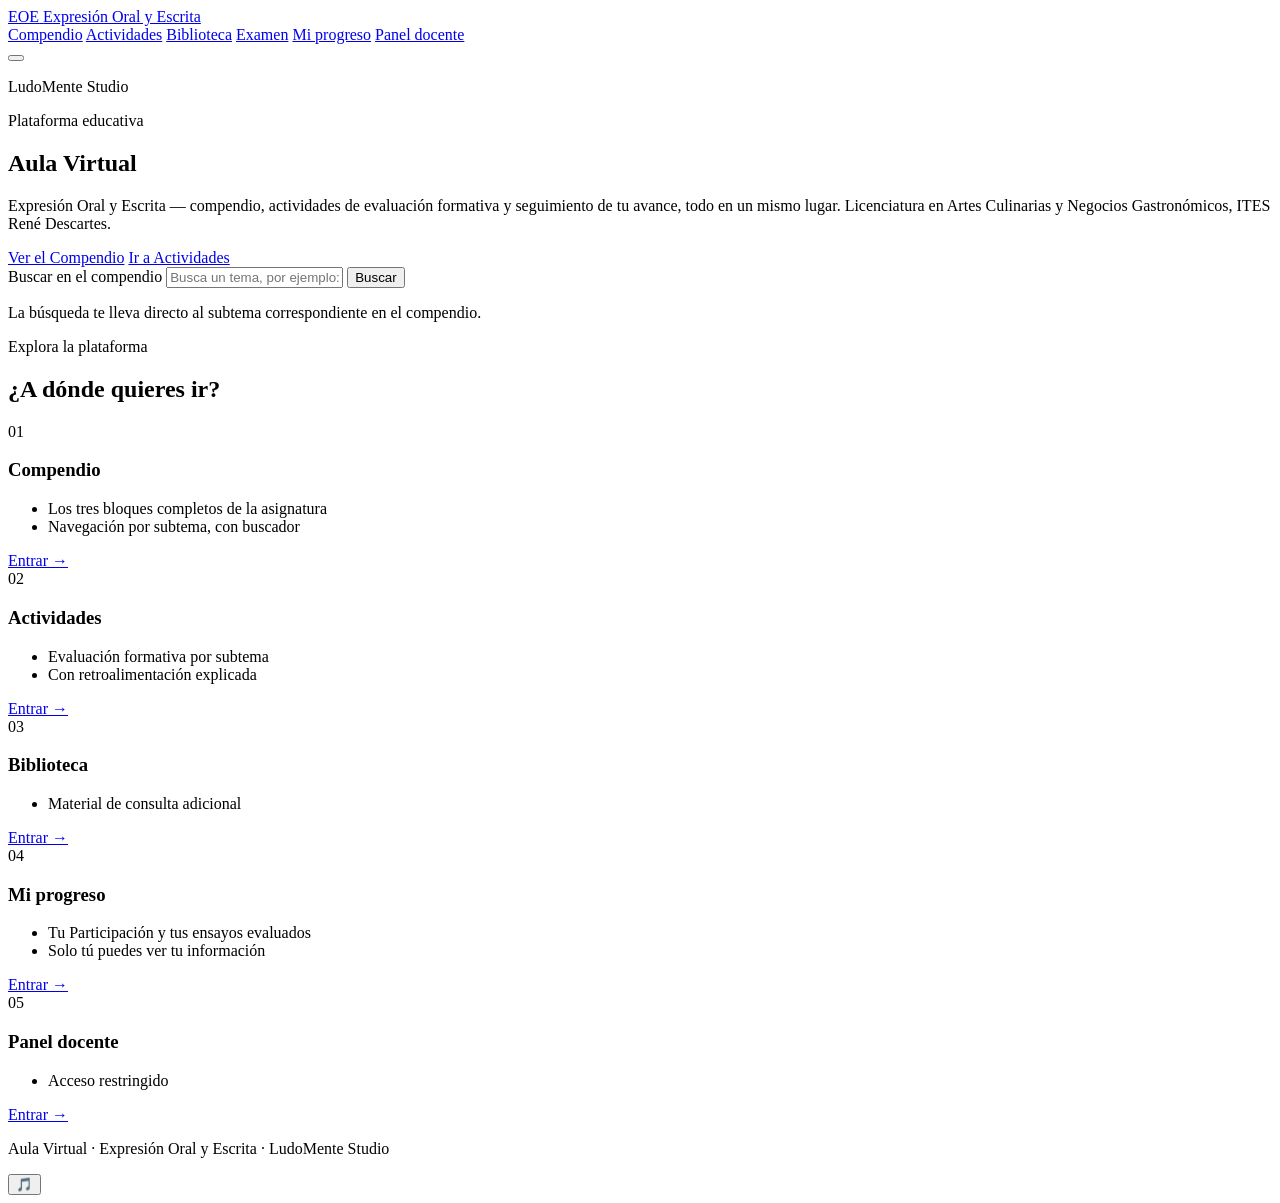
==== index.html @ 0424d4df "Create index.html" ====
<!DOCTYPE html>
<html lang="es">
<head>
<meta charset="UTF-8">
<meta name="viewport" content="width=device-width, initial-scale=1.0">
<title>Aula Virtual — Expresión Oral y Escrita | ITES René Descartes</title>
<!-- SEO -->
<meta name="description" content="Compendio digital completo de la asignatura Expresión Oral y Escrita: comunicación, redacción, oratoria y técnicas de expresión. Lic. en Artes Culinarias y Negocios Gastronómicos, ITES René Descartes.">
<meta name="author" content="Chef Jesús Rodríguez García">
<link rel="canonical" href="https://jesusrodriguezgarcia749-cloud.github.io/expresion-oral-escrita/">
<meta property="og:type" content="website">
<meta property="og:title" content="Aula Virtual — Expresión Oral y Escrita | ITES René Descartes">
<meta property="og:description" content="Compendio digital completo de la asignatura Expresión Oral y Escrita: comunicación, redacción, oratoria y técnicas de expresión. Lic. en Artes Culinarias y Negocios Gastronómicos, ITES René Descartes.">
<meta property="og:url" content="https://jesusrodriguezgarcia749-cloud.github.io/expresion-oral-escrita/">
<meta property="og:site_name" content="Aula Virtual — Expresión Oral y Escrita">
<meta property="og:locale" content="es_MX">
<meta name="twitter:card" content="summary">
<!-- /SEO -->
<link rel="preconnect" href="https://fonts.googleapis.com">
<link rel="preconnect" href="https://fonts.gstatic.com" crossorigin>
<link href="https://fonts.googleapis.com/css2?family=Fraunces:ital,opsz,wght@0,9..144,400;0,9..144,600;0,9..144,700;1,9..144,500&family=Public+Sans:wght@400;500;600;700&display=swap" rel="stylesheet">
<link rel="stylesheet" href="css/styles.css">
<link rel="stylesheet" href="css/index.css">
</head>
<body>

<header class="site-header">
  <div class="wrap header-inner">
    <a class="brand" href="index.html">
      <span class="brand-mark">EOE</span>
      <span class="brand-text">Expresión Oral y Escrita</span>
    </a>
    <nav class="main-nav" aria-label="Navegación principal">
      <a href="compendio.html">Compendio</a>
      <a href="actividades.html">Actividades</a>
      <a href="biblioteca.html">Biblioteca</a>
      <a href="examen.html">Examen</a>
      <a href="mi-progreso.html">Mi progreso</a>
      <a href="admin.html" class="nav-admin">Panel docente</a>
    </nav>
    <button class="nav-toggle" aria-label="Abrir menú" aria-expanded="false">
      <span></span><span></span><span></span>
    </button>
  </div>
</header>

<section class="hero">
  <div class="hero-texture"></div>
  <div class="wrap hero-inner">
    <p class="studio-seal">LudoMente Studio</p>
    <p class="eyebrow">Plataforma educativa</p>
    <h1>Aula Virtual</h1>
    <p class="hero-sub">Expresión Oral y Escrita — compendio, actividades de evaluación formativa y seguimiento de tu avance, todo en un mismo lugar. Licenciatura en Artes Culinarias y Negocios Gastronómicos, ITES René Descartes.</p>
    <div class="hero-actions">
      <a href="compendio.html" class="btn btn-primary">Ver el Compendio</a>
      <a href="actividades.html" class="btn btn-ghost">Ir a Actividades</a>
    </div>
  </div>
</section>

<section class="search-band">
  <div class="wrap">
    <form class="search-form" id="home-search-form">
      <label for="search-input" class="sr-only">Buscar en el compendio</label>
      <input id="search-input" type="text" placeholder="Busca un tema, por ejemplo: redacción, oratoria, comunicación…">
      <button type="submit">Buscar</button>
    </form>
    <p class="search-hint">La búsqueda te lleva directo al subtema correspondiente en el compendio.</p>
  </div>
</section>

<section class="blocks">
  <div class="wrap">
    <p class="section-eyebrow">Explora la plataforma</p>
    <h2>¿A dónde quieres ir?</h2>

    <div class="block-cards">
      <div class="index-card" style="--card-accent:#C98A2C">
        <div class="index-card-top">
          <span class="index-card-num">01</span>
          <span class="index-card-pin"></span>
        </div>
        <h3>Compendio</h3>
        <ul>
          <li>Los tres bloques completos de la asignatura</li>
          <li>Navegación por subtema, con buscador</li>
        </ul>
        <a href="compendio.html" class="card-link">Entrar →</a>
      </div>

      <div class="index-card" style="--card-accent:#A63D2F">
        <div class="index-card-top">
          <span class="index-card-num">02</span>
          <span class="index-card-pin"></span>
        </div>
        <h3>Actividades</h3>
        <ul>
          <li>Evaluación formativa por subtema</li>
          <li>Con retroalimentación explicada</li>
        </ul>
        <a href="actividades.html" class="card-link">Entrar →</a>
      </div>

      <div class="index-card" style="--card-accent:#6B7A5E">
        <div class="index-card-top">
          <span class="index-card-num">03</span>
          <span class="index-card-pin"></span>
        </div>
        <h3>Biblioteca</h3>
        <ul>
          <li>Material de consulta adicional</li>
        </ul>
        <a href="biblioteca.html" class="card-link">Entrar →</a>
      </div>

      <div class="index-card" style="--card-accent:#C98A2C">
        <div class="index-card-top">
          <span class="index-card-num">04</span>
          <span class="index-card-pin"></span>
        </div>
        <h3>Mi progreso</h3>
        <ul>
          <li>Tu Participación y tus ensayos evaluados</li>
          <li>Solo tú puedes ver tu información</li>
        </ul>
        <a href="mi-progreso.html" class="card-link">Entrar →</a>
      </div>

      <div class="index-card" style="--card-accent:#A63D2F">
        <div class="index-card-top">
          <span class="index-card-num">05</span>
          <span class="index-card-pin"></span>
        </div>
        <h3>Panel docente</h3>
        <ul>
          <li>Acceso restringido</li>
        </ul>
        <a href="admin.html" class="card-link">Entrar →</a>
      </div>
    </div>
  </div>
</section>

<footer class="site-footer">
  <div class="wrap">
    <p>Aula Virtual · Expresión Oral y Escrita · LudoMente Studio</p>
  </div>
</footer>

<!-- Música de fondo (opcional, apagada por defecto) -->
<audio id="bg-music" loop preload="none">
  <source src="https://commons.wikimedia.org/wiki/Special:FilePath/Gymnopedie_No._1..ogg" type="audio/ogg">
</audio>
<button id="bg-music-toggle" class="music-toggle" aria-label="Activar música de fondo" aria-pressed="false">🎵</button>

<script src="js/app.js"></script>
<script>
  // Conecta el buscador de la portada con el filtro que ya existe en
  // compendio.js — al buscar aquí, te manda a Compendio con el resultado
  // ya filtrado (compendio.js lee el parámetro ?buscar= de la URL).
  document.getElementById('home-search-form')?.addEventListener('submit', function (e) {
    e.preventDefault();
    const termino = document.getElementById('search-input').value.trim();
    window.location.href = 'compendio.html' + (termino ? '?buscar=' + encodeURIComponent(termino) : '');
  });
</script>
</body>
</html>
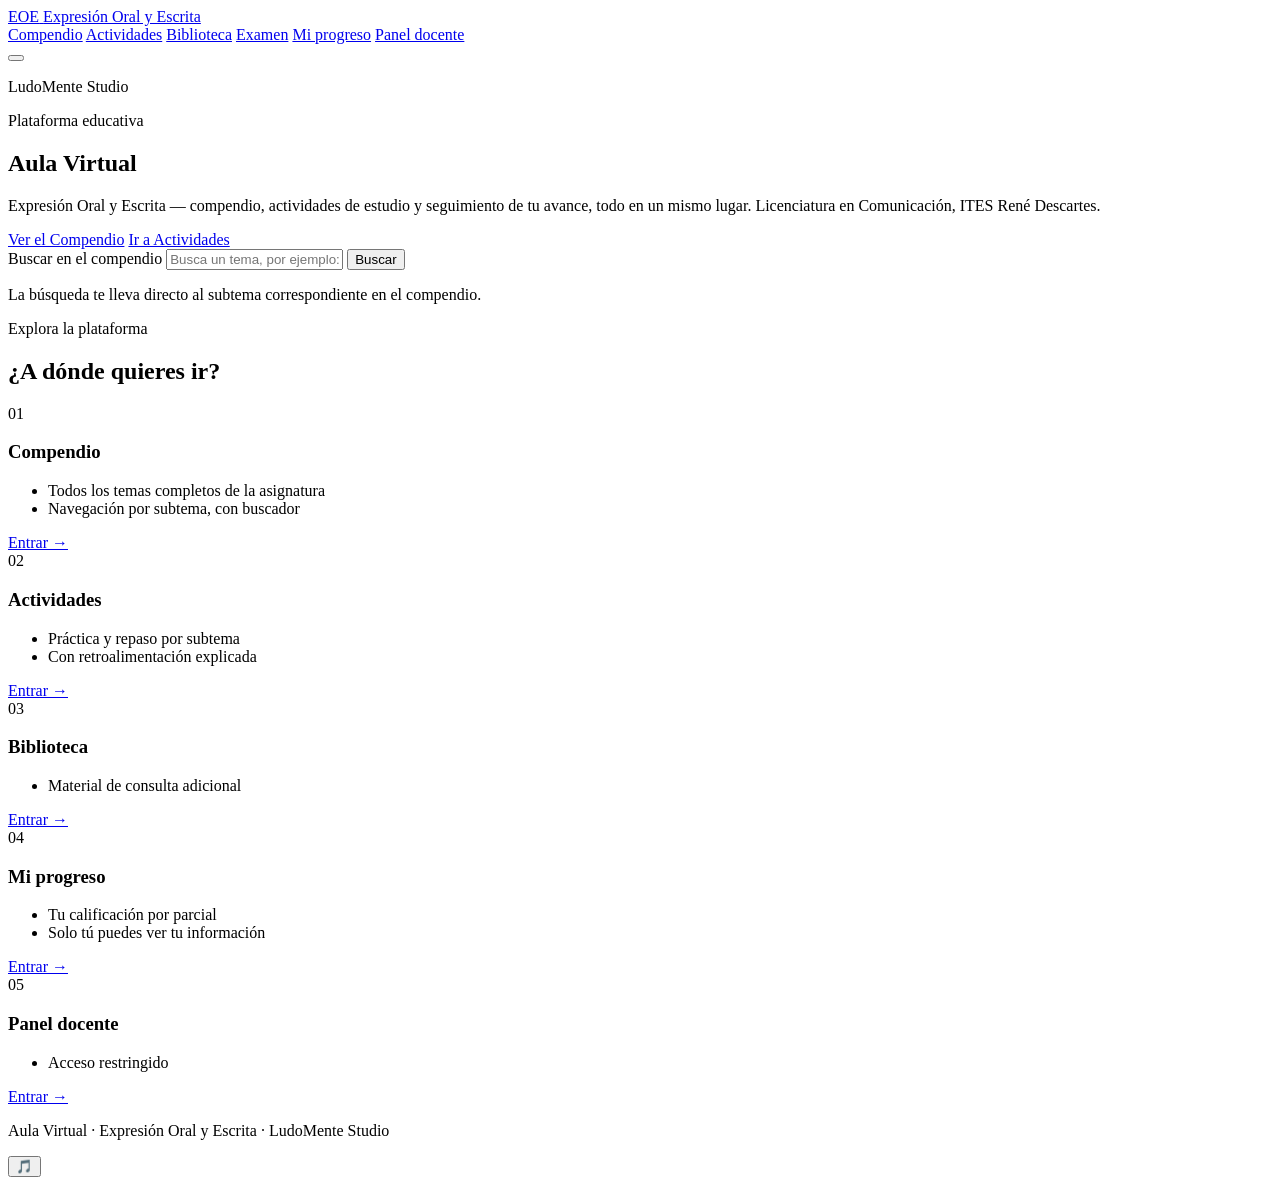
==== commit 9639cffd: "Create index.html" ====
--- a/index.html
+++ b/index.html
@@ -2,15 +2,16 @@
 <html lang="es">
 <head>
 <meta charset="UTF-8">
+  <meta name="google-site-verification" content="" />
 <meta name="viewport" content="width=device-width, initial-scale=1.0">
 <title>Aula Virtual — Expresión Oral y Escrita | ITES René Descartes</title>
 <!-- SEO -->
-<meta name="description" content="Compendio digital completo de la asignatura Expresión Oral y Escrita: comunicación, redacción, oratoria y técnicas de expresión. Lic. en Artes Culinarias y Negocios Gastronómicos, ITES René Descartes.">
-<meta name="author" content="Chef Jesús Rodríguez García">
+<meta name="description" content="Compendio digital completo de la asignatura Expresión Oral y Escrita: comunicación, ortografía, redacción y expresión oral. Licenciatura en Comunicación, ITES René Descartes.">
+<meta name="author" content="Jesús Rodríguez García">
 <link rel="canonical" href="https://jesusrodriguezgarcia749-cloud.github.io/expresion-oral-escrita/">
 <meta property="og:type" content="website">
 <meta property="og:title" content="Aula Virtual — Expresión Oral y Escrita | ITES René Descartes">
-<meta property="og:description" content="Compendio digital completo de la asignatura Expresión Oral y Escrita: comunicación, redacción, oratoria y técnicas de expresión. Lic. en Artes Culinarias y Negocios Gastronómicos, ITES René Descartes.">
+<meta property="og:description" content="Compendio digital completo de la asignatura Expresión Oral y Escrita: comunicación, ortografía, redacción y expresión oral. Licenciatura en Comunicación, ITES René Descartes.">
 <meta property="og:url" content="https://jesusrodriguezgarcia749-cloud.github.io/expresion-oral-escrita/">
 <meta property="og:site_name" content="Aula Virtual — Expresión Oral y Escrita">
 <meta property="og:locale" content="es_MX">
@@ -50,7 +51,7 @@
     <p class="studio-seal">LudoMente Studio</p>
     <p class="eyebrow">Plataforma educativa</p>
     <h1>Aula Virtual</h1>
-    <p class="hero-sub">Expresión Oral y Escrita — compendio, actividades de evaluación formativa y seguimiento de tu avance, todo en un mismo lugar. Licenciatura en Artes Culinarias y Negocios Gastronómicos, ITES René Descartes.</p>
+    <p class="hero-sub">Expresión Oral y Escrita — compendio, actividades de estudio y seguimiento de tu avance, todo en un mismo lugar. Licenciatura en Comunicación, ITES René Descartes.</p>
     <div class="hero-actions">
       <a href="compendio.html" class="btn btn-primary">Ver el Compendio</a>
       <a href="actividades.html" class="btn btn-ghost">Ir a Actividades</a>
@@ -62,7 +63,7 @@
   <div class="wrap">
     <form class="search-form" id="home-search-form">
       <label for="search-input" class="sr-only">Buscar en el compendio</label>
-      <input id="search-input" type="text" placeholder="Busca un tema, por ejemplo: redacción, oratoria, comunicación…">
+      <input id="search-input" type="text" placeholder="Busca un tema, por ejemplo: comunicación, ortografía, oratoria…">
       <button type="submit">Buscar</button>
     </form>
     <p class="search-hint">La búsqueda te lleva directo al subtema correspondiente en el compendio.</p>
@@ -82,7 +83,7 @@
         </div>
         <h3>Compendio</h3>
         <ul>
-          <li>Los tres bloques completos de la asignatura</li>
+          <li>Todos los temas completos de la asignatura</li>
           <li>Navegación por subtema, con buscador</li>
         </ul>
         <a href="compendio.html" class="card-link">Entrar →</a>
@@ -95,7 +96,7 @@
         </div>
         <h3>Actividades</h3>
         <ul>
-          <li>Evaluación formativa por subtema</li>
+          <li>Práctica y repaso por subtema</li>
           <li>Con retroalimentación explicada</li>
         </ul>
         <a href="actividades.html" class="card-link">Entrar →</a>
@@ -120,7 +121,7 @@
         </div>
         <h3>Mi progreso</h3>
         <ul>
-          <li>Tu Participación y tus ensayos evaluados</li>
+          <li>Tu calificación por parcial</li>
           <li>Solo tú puedes ver tu información</li>
         </ul>
         <a href="mi-progreso.html" class="card-link">Entrar →</a>
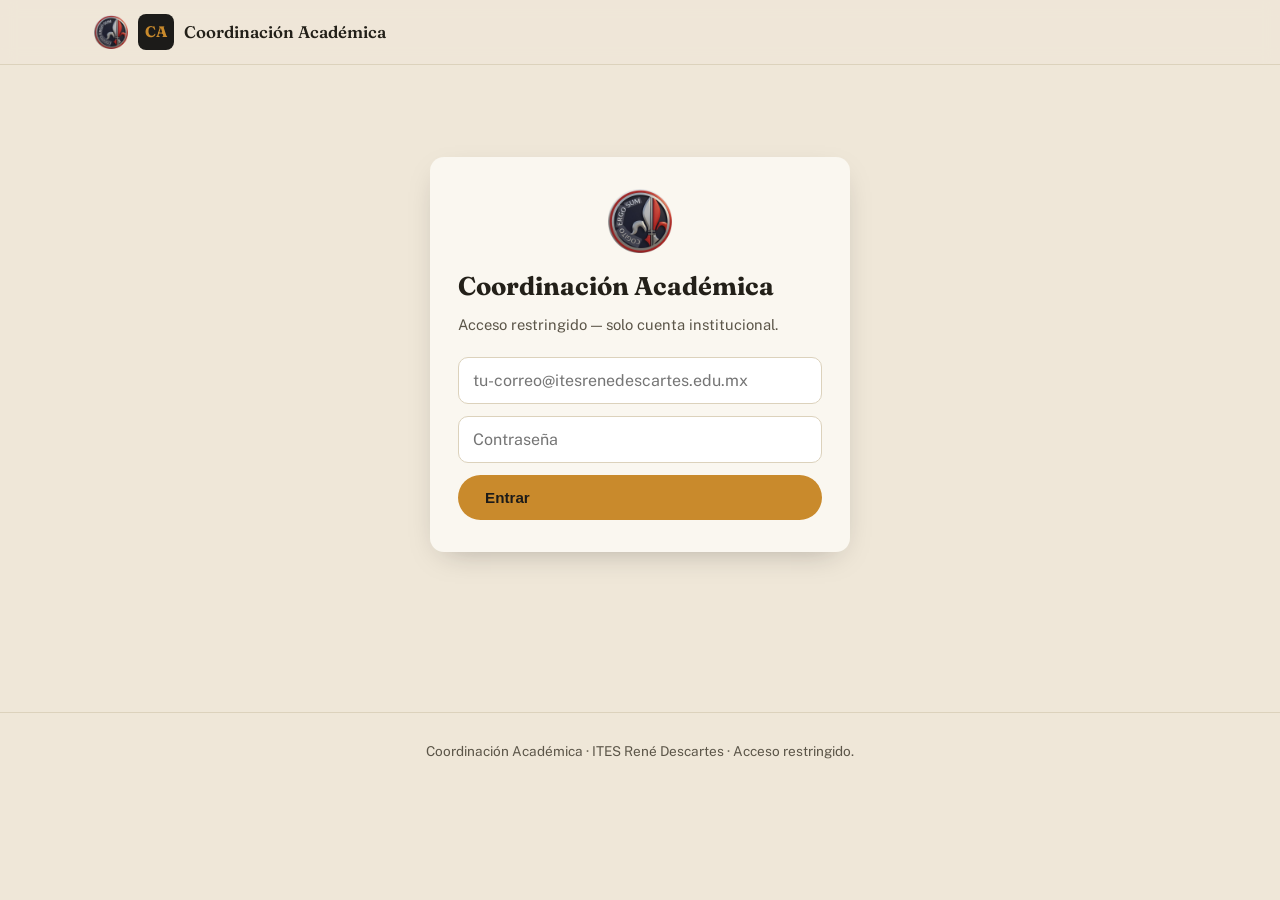
==== commit 112ccde0: "Update index.html" ====
--- a/index.html
+++ b/index.html
@@ -2,168 +2,122 @@
 <html lang="es">
 <head>
 <meta charset="UTF-8">
-  <meta name="google-site-verification" content="" />
 <meta name="viewport" content="width=device-width, initial-scale=1.0">
-<title>Aula Virtual — Expresión Oral y Escrita | ITES René Descartes</title>
-<!-- SEO -->
-<meta name="description" content="Compendio digital completo de la asignatura Expresión Oral y Escrita: comunicación, ortografía, redacción y expresión oral. Licenciatura en Comunicación, ITES René Descartes.">
-<meta name="author" content="Jesús Rodríguez García">
-<link rel="canonical" href="https://jesusrodriguezgarcia749-cloud.github.io/expresion-oral-escrita/">
-<meta property="og:type" content="website">
-<meta property="og:title" content="Aula Virtual — Expresión Oral y Escrita | ITES René Descartes">
-<meta property="og:description" content="Compendio digital completo de la asignatura Expresión Oral y Escrita: comunicación, ortografía, redacción y expresión oral. Licenciatura en Comunicación, ITES René Descartes.">
-<meta property="og:url" content="https://jesusrodriguezgarcia749-cloud.github.io/expresion-oral-escrita/">
-<meta property="og:site_name" content="Aula Virtual — Expresión Oral y Escrita">
-<meta property="og:locale" content="es_MX">
-<meta name="twitter:card" content="summary">
-<!-- /SEO -->
+<title>Coordinación Académica — ITES René Descartes</title>
 <link rel="preconnect" href="https://fonts.googleapis.com">
 <link rel="preconnect" href="https://fonts.gstatic.com" crossorigin>
 <link href="https://fonts.googleapis.com/css2?family=Fraunces:ital,opsz,wght@0,9..144,400;0,9..144,600;0,9..144,700;1,9..144,500&family=Public+Sans:wght@400;500;600;700&display=swap" rel="stylesheet">
 <link rel="stylesheet" href="css/styles.css">
-<link rel="stylesheet" href="css/index.css">
+<link rel="stylesheet" href="css/admin.css">
+<link rel="stylesheet" href="css/progreso.css">
+<style>
+  /* Mismo diseño de campo grande y redondeado que usan los formularios de
+     las plataformas de cada materia — se aplica a los tres desplegables
+     para que se vean iguales entre sí. */
+  .select-grande{
+    width:100%;
+    padding:15px 18px;
+    margin-bottom:20px;
+    border-radius:14px;
+    border:1.5px solid var(--line, #E0D9CB);
+    background:#fff;
+    color:var(--ink, #231F1A);
+    font-family:var(--font-body, 'Public Sans', sans-serif);
+    font-size:1.05rem;
+    box-shadow:0 1px 3px rgba(0,0,0,0.05);
+  }
+</style>
 </head>
 <body>
 
 <header class="site-header">
   <div class="wrap header-inner">
-    <a class="brand" href="index.html">
-      <span class="brand-mark">EOE</span>
-      <span class="brand-text">Expresión Oral y Escrita</span>
+    <a class="brand" href="index.html" style="display:flex; align-items:center; gap:10px;">
+      <img src="assets/escudo.png" alt="Escudo ITES René Descartes" style="width:34px; height:34px; object-fit:contain; flex-shrink:0;" onerror="this.style.display='none'">
+      <span class="brand-mark">CA</span>
+      <span class="brand-text">Coordinación Académica</span>
     </a>
-    <nav class="main-nav" aria-label="Navegación principal">
-      <a href="compendio.html">Compendio</a>
-      <a href="actividades.html">Actividades</a>
-      <a href="biblioteca.html">Biblioteca</a>
-      <a href="examen.html">Examen</a>
-      <a href="mi-progreso.html">Mi progreso</a>
-      <a href="admin.html" class="nav-admin">Panel docente</a>
-    </nav>
-    <button class="nav-toggle" aria-label="Abrir menú" aria-expanded="false">
-      <span></span><span></span><span></span>
-    </button>
   </div>
 </header>
 
-<section class="hero">
-  <div class="hero-texture"></div>
-  <div class="wrap hero-inner">
-    <p class="studio-seal">LudoMente Studio</p>
-    <p class="eyebrow">Plataforma educativa</p>
-    <h1>Aula Virtual</h1>
-    <p class="hero-sub">Expresión Oral y Escrita — compendio, actividades de estudio y seguimiento de tu avance, todo en un mismo lugar. Licenciatura en Comunicación, ITES René Descartes.</p>
-    <div class="hero-actions">
-      <a href="compendio.html" class="btn btn-primary">Ver el Compendio</a>
-      <a href="actividades.html" class="btn btn-ghost">Ir a Actividades</a>
-    </div>
+<section id="login-screen" class="admin-wrap">
+  <div class="login-card">
+    <img src="assets/escudo.png" alt="Escudo ITES René Descartes" style="width:64px; height:64px; object-fit:contain; display:block; margin:0 auto 14px;" onerror="this.style.display='none'">
+    <h1>Coordinación Académica</h1>
+    <p class="login-sub">Acceso restringido — solo cuenta institucional.</p>
+    <form id="login-form">
+      <label for="login-email" class="sr-only">Correo</label>
+      <input id="login-email" type="email" placeholder="tu-correo@itesrenedescartes.edu.mx" required autocomplete="email">
+      <label for="login-pass" class="sr-only">Contraseña</label>
+      <input id="login-pass" type="password" placeholder="Contraseña" required autocomplete="current-password">
+      <button type="submit" class="btn btn-primary">Entrar</button>
+      <p id="login-error" class="login-error" hidden></p>
+    </form>
   </div>
 </section>
 
-<section class="search-band">
-  <div class="wrap">
-    <form class="search-form" id="home-search-form">
-      <label for="search-input" class="sr-only">Buscar en el compendio</label>
-      <input id="search-input" type="text" placeholder="Busca un tema, por ejemplo: comunicación, ortografía, oratoria…">
-      <button type="submit">Buscar</button>
-    </form>
-    <p class="search-hint">La búsqueda te lleva directo al subtema correspondiente en el compendio.</p>
+<section id="app-screen" class="admin-wrap" hidden>
+
+  <div class="admin-topbar">
+    <span style="font-family:'Fraunces',serif; font-weight:600; font-size:1.1rem;">Coordinación Académica</span>
+    <button id="btn-logout" class="btn-logout">Salir</button>
   </div>
-</section>
 
-<section class="blocks">
-  <div class="wrap">
-    <p class="section-eyebrow">Explora la plataforma</p>
-    <h2>¿A dónde quieres ir?</h2>
+  <div class="bloques-activos-card">
+    <h3 class="section-title" style="margin-top:0;">Selecciona</h3>
 
-    <div class="block-cards">
-      <div class="index-card" style="--card-accent:#C98A2C">
-        <div class="index-card-top">
-          <span class="index-card-num">01</span>
-          <span class="index-card-pin"></span>
-        </div>
-        <h3>Compendio</h3>
-        <ul>
-          <li>Todos los temas completos de la asignatura</li>
-          <li>Navegación por subtema, con buscador</li>
-        </ul>
-        <a href="compendio.html" class="card-link">Entrar →</a>
+    <label for="carrera-select" class="field-label">Carrera</label>
+    <select id="carrera-select" class="select-grande"></select>
+
+    <label for="materia-select" class="field-label">Materia</label>
+    <select id="materia-select" class="select-grande"></select>
+
+    <label for="alumno-select" class="field-label">Alumno</label>
+    <select id="alumno-select" class="select-grande"><option value="">Selecciona…</option></select>
+
+    <!-- El grupo ya no se elige a mano: como cada materia tiene un solo
+         grupo, app.js lo selecciona automáticamente y carga sus alumnos. -->
+    <select id="grupo-select" hidden></select>
+    <p id="alumno-empty" class="empty-state" hidden>Elige un grupo primero.</p>
+  </div>
+
+  <div id="alumno-panel" hidden>
+
+    <div class="bloques-activos-card">
+      <h3 class="section-title" style="margin-top:0;">Descargas para revisión</h3>
+      <p class="field-hint">Elige qué quieres descargar de este alumno. El examen y la asistencia se descargan por bloque.</p>
+
+      <label for="descarga-bloque" class="field-label">Bloque (para examen y asistencia)</label>
+      <select id="descarga-bloque">
+        <option value="1">Bloque 1</option>
+        <option value="2">Bloque 2</option>
+        <option value="3">Bloque 3</option>
+      </select>
+
+      <div class="reporte-botones" style="flex-wrap:wrap;">
+        <button id="btn-descargar-examen" class="btn btn-ghost-dark">Examen resuelto (PDF)</button>
+        <button id="btn-descargar-asistencia" class="btn btn-ghost-dark">Asistencia (PDF)</button>
+        <button id="btn-descargar-participacion" class="btn btn-ghost-dark">Participación (PDF)</button>
+        <button id="btn-descargar-practicas" class="btn btn-ghost-dark">Prácticas de cocina (PDF)</button>
       </div>
+      <div class="reporte-botones" style="margin-top:10px;">
+        <button id="btn-descargar-concentrado" class="btn btn-primary">Descargar concentrado (PDF)</button>
+      </div>
+      <p id="descarga-msg" class="save-msg" hidden></p>
+    </div>
 
-      <div class="index-card" style="--card-accent:#A63D2F">
-        <div class="index-card-top">
-          <span class="index-card-num">02</span>
-          <span class="index-card-pin"></span>
-        </div>
-        <h3>Actividades</h3>
-        <ul>
-          <li>Práctica y repaso por subtema</li>
-          <li>Con retroalimentación explicada</li>
-        </ul>
-        <a href="actividades.html" class="card-link">Entrar →</a>
-      </div>
+    <h3 class="section-title">Resumen del alumno</h3>
+    <div id="alumno-resumen"></div>
+  </div>
 
-      <div class="index-card" style="--card-accent:#6B7A5E">
-        <div class="index-card-top">
-          <span class="index-card-num">03</span>
-          <span class="index-card-pin"></span>
-        </div>
-        <h3>Biblioteca</h3>
-        <ul>
-          <li>Material de consulta adicional</li>
-        </ul>
-        <a href="biblioteca.html" class="card-link">Entrar →</a>
-      </div>
-
-      <div class="index-card" style="--card-accent:#C98A2C">
-        <div class="index-card-top">
-          <span class="index-card-num">04</span>
-          <span class="index-card-pin"></span>
-        </div>
-        <h3>Mi progreso</h3>
-        <ul>
-          <li>Tu calificación por parcial</li>
-          <li>Solo tú puedes ver tu información</li>
-        </ul>
-        <a href="mi-progreso.html" class="card-link">Entrar →</a>
-      </div>
-
-      <div class="index-card" style="--card-accent:#A63D2F">
-        <div class="index-card-top">
-          <span class="index-card-num">05</span>
-          <span class="index-card-pin"></span>
-        </div>
-        <h3>Panel docente</h3>
-        <ul>
-          <li>Acceso restringido</li>
-        </ul>
-        <a href="admin.html" class="card-link">Entrar →</a>
-      </div>
-    </div>
-  </div>
 </section>
 
 <footer class="site-footer">
   <div class="wrap">
-    <p>Aula Virtual · Expresión Oral y Escrita · LudoMente Studio</p>
+    <p>Coordinación Académica · ITES René Descartes · Acceso restringido.</p>
   </div>
 </footer>
 
-<!-- Música de fondo (opcional, apagada por defecto) -->
-<audio id="bg-music" loop preload="none">
-  <source src="https://commons.wikimedia.org/wiki/Special:FilePath/Gymnopedie_No._1..ogg" type="audio/ogg">
-</audio>
-<button id="bg-music-toggle" class="music-toggle" aria-label="Activar música de fondo" aria-pressed="false">🎵</button>
-
-<script src="js/app.js"></script>
-<script>
-  // Conecta el buscador de la portada con el filtro que ya existe en
-  // compendio.js — al buscar aquí, te manda a Compendio con el resultado
-  // ya filtrado (compendio.js lee el parámetro ?buscar= de la URL).
-  document.getElementById('home-search-form')?.addEventListener('submit', function (e) {
-    e.preventDefault();
-    const termino = document.getElementById('search-input').value.trim();
-    window.location.href = 'compendio.html' + (termino ? '?buscar=' + encodeURIComponent(termino) : '');
-  });
-</script>
+<script type="module" src="js/app.js"></script>
 </body>
 </html>
--- a/css/styles.css
+++ b/css/styles.css
@@ -0,0 +1,244 @@
+/* ===========================================================
+   EXPRESION ORAL Y ESCRITA — sistema de diseño
+   Paleta: carbón / pergamino / azafrán / pimentón / salvia
+   =========================================================== */
+
+:root{
+  --charcoal:#1C1B19;
+  --charcoal-soft:#2A2825;
+  --parchment:#EFE7D8;
+  --cream:#FAF7F0;
+  --saffron:#C98A2C;
+  --saffron-dark:#A66F1E;
+  --paprika:#A63D2F;
+  --sage:#6B7A5E;
+  --ink:#232019;
+  --ink-soft:#5B5548;
+  --line:#DCD2BC;
+
+  --font-display:'Fraunces', Georgia, serif;
+  --font-body:'Public Sans', -apple-system, sans-serif;
+
+  --radius:14px;
+  --shadow-card:0 10px 30px -14px rgba(28,27,25,0.35);
+}
+
+*{box-sizing:border-box;}
+html{scroll-behavior:smooth;}
+body{
+  margin:0;
+  background:var(--parchment);
+  color:var(--ink);
+  font-family:var(--font-body);
+  line-height:1.55;
+  -webkit-font-smoothing:antialiased;
+}
+h1,h2,h3{font-family:var(--font-display); color:var(--ink); margin:0 0 .4em;}
+p{margin:0 0 1em;}
+a{color:inherit;}
+img{max-width:100%; display:block;}
+.wrap{max-width:1140px; margin:0 auto; padding:0 24px;}
+.sr-only{position:absolute; width:1px; height:1px; overflow:hidden; clip:rect(0,0,0,0);}
+
+/* focus visibility */
+a:focus-visible, button:focus-visible, input:focus-visible{
+  outline:3px solid var(--saffron);
+  outline-offset:2px;
+}
+
+@media (prefers-reduced-motion:reduce){
+  *{animation:none !important; transition:none !important;}
+}
+
+/* ---------------- HEADER ---------------- */
+.site-header{
+  position:sticky; top:0; z-index:40;
+  background:rgba(239,231,216,0.92);
+  backdrop-filter:blur(8px);
+  border-bottom:1px solid var(--line);
+}
+.header-inner{
+  display:flex; align-items:center; justify-content:space-between;
+  padding:14px 24px;
+}
+.brand{display:flex; align-items:center; gap:10px; text-decoration:none;}
+.brand-mark{
+  width:36px; height:36px; border-radius:8px;
+  background:var(--charcoal); color:var(--saffron);
+  display:flex; align-items:center; justify-content:center;
+  font-family:var(--font-display); font-weight:700; font-size:.95rem;
+}
+.brand-text{font-family:var(--font-display); font-weight:600; font-size:1.05rem; color:var(--ink);}
+.main-nav{display:flex; gap:28px; font-size:.95rem; font-weight:500;}
+.main-nav a{text-decoration:none; color:var(--ink-soft); position:relative; padding:4px 0;}
+.main-nav a:hover{color:var(--ink);}
+.main-nav a::after{
+  content:''; position:absolute; left:0; right:0; bottom:-2px; height:2px;
+  background:var(--saffron); transform:scaleX(0); transform-origin:left;
+  transition:transform .2s ease;
+}
+.main-nav a:hover::after{transform:scaleX(1);}
+.nav-admin{
+  color:var(--paprika) !important; font-weight:600;
+}
+.nav-toggle{display:none; background:none; border:0; cursor:pointer;}
+
+@media (max-width:760px){
+  .header-inner{flex-wrap:wrap;}
+  .main-nav{
+    display:none;
+    flex-direction:column;
+    width:100%;
+    order:3;
+    gap:16px;
+    padding:20px 0 8px;
+  }
+  .main-nav.open{display:flex;}
+  .nav-toggle{display:flex; flex-direction:column; gap:5px; padding:8px;}
+  .nav-toggle span{width:22px; height:2px; background:var(--ink);}
+}
+/* ---------------- HERO ---------------- */
+.hero{
+  position:relative;
+  background:var(--charcoal);
+  color:var(--cream);
+  overflow:hidden;
+  padding:96px 0 80px;
+}
+.hero-inner{position:relative; z-index:2; max-width:680px;}
+.eyebrow{
+  font-family:var(--font-body); text-transform:uppercase; letter-spacing:.12em;
+  font-size:.75rem; color:var(--saffron); font-weight:600; margin-bottom:14px;
+}
+.hero h1{
+  font-size:clamp(2.6rem, 6vw, 4.2rem);
+  font-weight:600; letter-spacing:-0.01em; color:var(--cream);
+  margin-bottom:.3em;
+}
+.hero-sub{
+  font-size:1.15rem; color:#D8D0BE; max-width:52ch; margin-bottom:1.8em;
+}
+.hero-actions{display:flex; gap:14px; flex-wrap:wrap;}
+.btn{
+  display:inline-flex; align-items:center; gap:8px;
+  padding:13px 26px; border-radius:999px; font-weight:600; font-size:.95rem;
+  text-decoration:none; border:1px solid transparent; cursor:pointer;
+  transition:transform .15s ease, background .15s ease;
+}
+.btn:hover{transform:translateY(-2px);}
+.btn-primary{background:var(--saffron); color:var(--charcoal);}
+.btn-primary:hover{background:#E0A24A;}
+.btn-ghost{border-color:rgba(250,247,240,0.35); color:var(--cream);}
+.btn-ghost:hover{border-color:var(--cream);}
+
+.hero-texture{
+  position:absolute; right:-10%; top:-20%; width:60%; height:140%;
+  background:
+    radial-gradient(circle at 30% 30%, rgba(201,138,44,0.25), transparent 60%),
+    radial-gradient(circle at 70% 70%, rgba(166,61,47,0.2), transparent 55%);
+  z-index:1;
+}
+
+/* ---------------- SEARCH BAND ---------------- */
+.search-band{
+  background:var(--cream);
+  border-bottom:1px solid var(--line);
+  padding:34px 0;
+}
+.search-form{
+  display:flex; gap:10px; max-width:720px; margin:0 auto;
+}
+.search-form input{
+  flex:1; padding:14px 18px; border-radius:10px;
+  border:1.5px solid var(--line); background:#fff;
+  font-family:var(--font-body); font-size:1rem; color:var(--ink);
+}
+.search-form button{
+  padding:14px 24px; border-radius:10px; border:0;
+  background:var(--charcoal); color:var(--cream); font-weight:600;
+  cursor:pointer;
+}
+.search-hint{
+  text-align:center; font-size:.85rem; color:var(--ink-soft); margin:12px 0 0;
+}
+
+/* ---------------- BLOQUES / INDEX CARDS ---------------- */
+.blocks{padding:90px 0;}
+.section-eyebrow{
+  text-transform:uppercase; letter-spacing:.12em; font-size:.75rem;
+  font-weight:600; color:var(--saffron-dark); margin-bottom:10px;
+}
+.blocks h2, .sources h2{font-size:clamp(1.8rem,3vw,2.4rem); margin-bottom:.6em;}
+
+.block-cards{
+  display:grid; grid-template-columns:repeat(3,1fr); gap:28px; margin-top:40px;
+}
+@media (max-width:900px){ .block-cards{grid-template-columns:1fr;} }
+
+/* signature element: recipe index card */
+.index-card{
+  background:var(--cream);
+  border-radius:4px 4px var(--radius) var(--radius);
+  box-shadow:var(--shadow-card);
+  padding:28px 26px 26px;
+  position:relative;
+  border-top:6px solid var(--card-accent, var(--saffron));
+}
+.index-card-top{
+  display:flex; align-items:center; justify-content:space-between;
+  margin-bottom:14px;
+}
+.index-card-num{
+  font-family:var(--font-display); font-style:italic; font-weight:500;
+  color:var(--card-accent, var(--saffron)); font-size:1rem;
+}
+.index-card-pin{
+  width:10px; height:10px; border-radius:50%;
+  background:var(--card-accent, var(--saffron));
+  box-shadow:0 0 0 3px rgba(0,0,0,0.05);
+}
+.index-card h3{font-size:1.3rem; margin-bottom:.5em;}
+.index-card ul{
+  margin:0 0 20px; padding-left:0; list-style:none;
+  border-top:1px dashed var(--line); padding-top:14px;
+}
+.index-card li{
+  font-size:.92rem; color:var(--ink-soft); padding:5px 0 5px 18px; position:relative;
+}
+.index-card li::before{
+  content:'—'; position:absolute; left:0; color:var(--card-accent, var(--saffron));
+}
+.card-link{
+  display:inline-block; font-weight:600; font-size:.9rem;
+  text-decoration:none; color:var(--ink);
+  border-bottom:2px solid var(--card-accent, var(--saffron));
+  padding-bottom:2px;
+}
+
+/* ---------------- SOURCES ---------------- */
+.sources{background:var(--charcoal-soft); color:var(--cream); padding:80px 0;}
+.sources-inner{display:flex; flex-direction:column; gap:36px;}
+.sources-text{max-width:60ch;}
+.sources h2{color:var(--cream);}
+.sources-text p{color:#CFC6B3;}
+.sources-list{
+  list-style:none; margin:0; padding:0;
+  display:grid; grid-template-columns:repeat(3,1fr); gap:14px;
+}
+@media (max-width:900px){ .sources-list{grid-template-columns:1fr 1fr;} }
+@media (max-width:600px){ .sources-list{grid-template-columns:1fr;} }
+.sources-list li{
+  padding:16px 18px; background:rgba(250,247,240,0.06);
+  border-left:3px solid var(--saffron); border-radius:6px; font-size:.88rem; line-height:1.4;
+}
+.tag{
+  display:inline-block; margin-left:8px; font-size:.7rem; text-transform:uppercase;
+  letter-spacing:.06em; background:var(--saffron); color:var(--charcoal);
+  padding:2px 8px; border-radius:999px; font-weight:700; vertical-align:middle;
+}
+
+/* ---------------- FOOTER ---------------- */
+.site-footer{
+  padding:28px 0; text-align:center; font-size:.85rem; color:var(--ink-soft);
+  border-top:1px solid var(--line);
+}
--- a/css/admin.css
+++ b/css/admin.css
@@ -0,0 +1,327 @@
+/* ============ PANEL DOCENTE ============ */
+
+.admin-wrap{max-width:640px; margin:0 auto; padding:32px 20px 100px;}
+
+/* --- login --- */
+.login-card{
+  max-width:420px; margin:60px auto; background:var(--cream);
+  border-radius:var(--radius); box-shadow:var(--shadow-card); padding:32px 28px;
+}
+.login-card h1{font-size:1.6rem; margin-bottom:.3em;}
+.login-sub{color:var(--ink-soft); font-size:.92rem; margin-bottom:20px;}
+#login-form{display:flex; flex-direction:column; gap:12px;}
+#login-form input{
+  padding:13px 14px; border-radius:10px; border:1.5px solid var(--line);
+  font-family:var(--font-body); font-size:1rem;
+}
+.login-error{color:var(--paprika); font-size:.88rem; margin-top:4px;}
+
+/* --- topbar --- */
+.admin-topbar{
+  display:flex; align-items:center; justify-content:space-between; gap:12px;
+  margin-bottom:20px;
+}
+.group-select-wrap{display:flex; gap:8px; flex:1;}
+#grupo-select{
+  flex:1; padding:11px 12px; border-radius:10px; border:1.5px solid var(--line);
+  font-family:var(--font-body); font-size:.95rem; background:#fff;
+}
+.btn-icon{
+  padding:10px 14px; border-radius:10px; border:1.5px dashed var(--saffron-dark);
+  background:none; color:var(--saffron-dark); font-weight:600; font-size:.85rem; white-space:nowrap;
+}
+.btn-logout{
+  padding:10px 16px; border-radius:10px; border:1.5px solid var(--line);
+  background:none; color:var(--ink-soft); font-size:.88rem;
+}
+
+/* --- tabs --- */
+.admin-tabs{display:flex; gap:6px; margin-bottom:22px; border-bottom:1px solid var(--line);}
+.tab-btn{
+  flex:1; padding:12px 8px; background:none; border:0; border-bottom:3px solid transparent;
+  font-family:var(--font-body); font-weight:600; font-size:.9rem; color:var(--ink-soft);
+}
+.tab-btn.active{color:var(--saffron-dark); border-bottom-color:var(--saffron);}
+.tab-panel{display:none;}
+.tab-panel.active{display:block;}
+
+/* --- alumnos --- */
+.inline-form{display:flex; gap:8px; margin-bottom:18px;}
+.inline-form input{
+  flex:1; padding:12px 14px; border-radius:10px; border:1.5px solid var(--line); font-size:.95rem;
+}
+.student-list{list-style:none; margin:0; padding:0; display:flex; flex-direction:column; gap:8px;}
+.student-list li{
+  background:var(--cream); border-radius:10px; padding:13px 16px;
+  display:flex; align-items:center; justify-content:space-between; box-shadow:var(--shadow-card);
+  font-size:.95rem;
+}
+.student-list .avg-tag{
+  font-size:.78rem; font-weight:700; padding:3px 9px; border-radius:999px;
+  background:rgba(107,122,94,0.15); color:var(--sage);
+}
+.empty-state{color:var(--ink-soft); font-size:.9rem; text-align:center; padding:24px 0;}
+
+/* --- evaluar --- */
+.field-label{display:block; font-weight:600; font-size:.85rem; margin:16px 0 6px; color:var(--ink);}
+#eval-alumno-select, #eval-fecha, #hist-alumno-select{
+  width:100%; padding:12px 14px; border-radius:10px; border:1.5px solid var(--line); font-size:.95rem; background:#fff;
+}
+.section-title{font-size:1.05rem; margin:26px 0 12px; font-family:var(--font-display);}
+.tag-info{
+  font-size:.68rem; font-weight:700; text-transform:uppercase; letter-spacing:.04em;
+  background:rgba(201,138,44,0.15); color:var(--saffron-dark); padding:2px 8px; border-radius:999px; margin-left:6px;
+  vertical-align:middle;
+}
+
+.rubric-grid{display:flex; flex-direction:column; gap:14px;}
+.rubric-row{
+  background:var(--cream); border-radius:10px; padding:14px 16px; box-shadow:var(--shadow-card);
+}
+.rubric-row-top{display:flex; justify-content:space-between; align-items:baseline; margin-bottom:8px;}
+.rubric-row-top .crit-name{font-weight:600; font-size:.92rem;}
+.rubric-row-top .crit-weight{font-size:.75rem; color:var(--ink-soft);}
+.rubric-row input[type="range"]{width:100%; accent-color:var(--saffron);}
+.rubric-row-val{text-align:center; font-weight:700; color:var(--saffron-dark); font-size:1.1rem; margin-top:4px;}
+
+.score-display{
+  margin:22px 0; padding:16px; border-radius:10px; text-align:center;
+  background:var(--charcoal); color:var(--cream); font-size:1.3rem; font-weight:700;
+}
+
+.checklist-grid{display:flex; flex-direction:column; gap:8px;}
+.checklist-grid label{
+  display:flex; align-items:center; gap:10px; background:var(--cream); border-radius:8px;
+  padding:11px 14px; font-size:.9rem; box-shadow:var(--shadow-card);
+}
+.checklist-grid input[type="checkbox"]{width:18px; height:18px; accent-color:var(--sage);}
+
+#eval-notas{
+  width:100%; padding:12px 14px; border-radius:10px; border:1.5px solid var(--line);
+  font-family:var(--font-body); font-size:.92rem; resize:vertical;
+}
+.btn-block{width:100%; justify-content:center; margin-top:22px;}
+.save-msg{text-align:center; margin-top:10px; font-size:.9rem; color:var(--sage); font-weight:600;}
+
+/* --- historial --- */
+.hist-card{
+  background:var(--cream); border-radius:10px; padding:14px 16px; margin-top:10px;
+  box-shadow:var(--shadow-card);
+}
+.hist-card-top{display:flex; justify-content:space-between; align-items:baseline;}
+.hist-card-name{font-weight:600; font-size:.95rem;}
+.hist-card-score{font-weight:700; color:var(--saffron-dark);}
+.hist-card-date{font-size:.78rem; color:var(--ink-soft); margin-top:2px;}
+.hist-card-notas{font-size:.85rem; color:var(--ink-soft); margin-top:8px; font-style:italic;}
+
+/* ===== Añadido: fila de alumno con PIN/eliminar, y pestaña Participación ===== */
+
+.student-row{
+  background:var(--cream); border-radius:10px; padding:13px 16px;
+  display:flex; align-items:center; justify-content:space-between; gap:10px;
+  box-shadow:var(--shadow-card); font-size:.95rem; flex-wrap:wrap;
+}
+.student-row .student-name{font-weight:600; flex:1;}
+.student-row .student-pin{
+  font-size:.8rem; color:var(--ink-soft); background:rgba(201,138,44,0.15);
+  padding:3px 9px; border-radius:999px; white-space:nowrap;
+}
+.btn-delete-student{
+  border:1.5px solid var(--paprika); color:var(--paprika); background:transparent;
+  padding:6px 12px; border-radius:999px; font-size:.78rem; font-weight:600; cursor:pointer;
+}
+.btn-delete-student:hover{background:var(--paprika); color:#fff;}
+
+.part-list{display:flex; flex-direction:column; gap:10px;}
+.part-row{
+  background:var(--cream); border-radius:10px; padding:4px 16px;
+  box-shadow:var(--shadow-card);
+}
+.part-row summary{
+  padding:13px 0; cursor:pointer; display:flex; align-items:center;
+  justify-content:space-between; gap:10px; flex-wrap:wrap; list-style:none;
+}
+.part-row summary::-webkit-details-marker{display:none;}
+.part-row .student-name{font-weight:600;}
+.part-summary-stat{font-size:.82rem; color:var(--ink-soft);}
+.part-detail{padding:6px 0 16px;}
+.part-activity-list{list-style:none; margin:0; padding:0; font-size:.85rem; color:var(--sage); display:flex; flex-direction:column; gap:4px;}
+.empty-inline{font-size:.85rem; color:var(--ink-soft); margin:0;}
+
+/* ===== Añadido: Asistencia (semáforo verde/amarillo/rojo) ===== */
+.field-hint{font-size:.82rem; color:var(--ink-soft); margin:6px 0 16px;}
+.asis-list{display:flex; flex-direction:column; gap:8px; margin-bottom:20px;}
+.asis-row{
+  width:100%; text-align:left; border:0; cursor:pointer;
+  display:flex; align-items:center; gap:12px;
+  background:var(--cream); border-radius:10px; padding:13px 16px;
+  box-shadow:var(--shadow-card); font-family:var(--font-body); font-size:.95rem;
+  border-left:5px solid transparent;
+}
+.asis-dot{width:14px; height:14px; border-radius:50%; flex-shrink:0;}
+.asis-row .student-name{flex:1;}
+.asis-estado-label{font-size:.78rem; font-weight:700; text-transform:uppercase; letter-spacing:.04em;}
+
+.asis-presente{border-left-color:var(--sage);}
+.asis-presente .asis-dot{background:var(--sage);}
+.asis-presente .asis-estado-label{color:var(--sage);}
+
+.asis-retardo{border-left-color:#C9A22C;}
+.asis-retardo .asis-dot{background:#C9A22C;}
+.asis-retardo .asis-estado-label{color:#C9A22C;}
+
+.asis-falta{border-left-color:var(--paprika);}
+.asis-falta .asis-dot{background:var(--paprika);}
+.asis-falta .asis-estado-label{color:var(--paprika);}
+
+/* ===== Añadido: Ensayos (checklist semanal de bitácoras) ===== */
+.ens-row{
+  display:flex; align-items:center; justify-content:space-between; gap:12px;
+  background:var(--cream); border-radius:10px; padding:12px 14px; margin-bottom:8px;
+  box-shadow:var(--shadow-card); flex-wrap:wrap;
+}
+.ens-check{display:flex; align-items:center; gap:10px; font-size:.9rem; flex:1; min-width:200px;}
+.ens-check input[type="checkbox"]{width:18px; height:18px; accent-color:var(--sage); flex-shrink:0;}
+.ens-calif{
+  width:72px; padding:8px 10px; border-radius:8px; border:1.5px solid var(--line);
+  font-size:.9rem; text-align:center;
+}
+
+/* ===== Añadido: barras por bloque en la pestaña Participación ===== */
+.part-bloque-row{
+  display:flex; align-items:center; gap:10px; margin-bottom:8px; flex-wrap:wrap;
+}
+.part-bloque-nombre{min-width:74px; font-size:.84rem; font-weight:600; color:var(--ink-soft);}
+.prog-bar-track{
+  flex:1; min-width:100px; height:9px; border-radius:999px; background:var(--line); overflow:hidden;
+}
+.prog-bar-fill{height:100%; background:var(--sage);}
+.part-bloque-stat{font-size:.78rem; color:var(--ink-soft); min-width:80px; text-align:right;}
+
+/* ===== Añadido: Avisos en el panel docente ===== */
+#aviso-titulo, #aviso-texto{
+  width:100%; padding:12px 14px; border-radius:10px; border:1.5px solid var(--line);
+  font-family:var(--font-body); font-size:.95rem; background:#fff;
+}
+#aviso-texto{resize:vertical;}
+.aviso-card{
+  background:var(--cream); border-radius:10px; padding:14px 16px; margin-bottom:10px;
+  box-shadow:var(--shadow-card);
+}
+.aviso-card-top{display:flex; justify-content:space-between; align-items:center; gap:10px; margin-bottom:6px;}
+.aviso-card-titulo{font-weight:700; font-size:.92rem; flex:1;}
+.aviso-card-texto{font-size:.88rem; color:var(--ink-soft); white-space:pre-wrap; line-height:1.5;}
+
+/* ===== Añadido: lista de alumnos para evaluar ===== */
+.asis-row.eval-activo{
+  border-left-color:var(--saffron); background:rgba(201,138,44,0.12);
+}
+.asis-row.eval-activo .asis-estado-label{color:var(--saffron-dark);}
+.eval-alumno-activo{
+  background:var(--charcoal); color:var(--cream); padding:12px 16px;
+  border-radius:10px; font-weight:600; font-size:.95rem; margin:20px 0 4px;
+}
+
+/* ===== Añadido: resumen del alumno en Historial ===== */
+.res-card{
+  background:var(--cream); border-radius:10px; padding:16px 18px; margin-bottom:12px;
+  box-shadow:var(--shadow-card);
+}
+.res-card h4{
+  font-family:var(--font-display); font-size:1rem; margin:0 0 12px;
+  color:var(--saffron-dark);
+}
+.res-row{
+  display:flex; justify-content:space-between; align-items:center; gap:10px;
+  padding:8px 0; border-bottom:1px solid var(--line); font-size:.88rem;
+}
+.res-row:last-child{border-bottom:none;}
+.res-row.res-total{
+  border-top:2px solid var(--line); border-bottom:none; margin-top:4px; padding-top:10px;
+  font-weight:700;
+}
+.res-row.res-total strong{color:var(--sage);}
+
+/* ===== Añadido: slider más angosto con margen lateral para hacer scroll ===== */
+.rubric-row input[type="range"]{
+  width:70%;
+  margin:0 15%;
+  display:block;
+  height:34px;
+}
+.rubric-row{padding:14px 6px;}
+.exa-calif{
+  width:80px; padding:10px 12px; border-radius:8px; border:1.5px solid var(--line);
+  font-size:1rem; text-align:center; font-weight:600;
+}
+
+/* ===== Añadido: pestañas en dos renglones, sin deslizar ===== */
+.admin-tabs{
+  flex-wrap:wrap;
+  gap:4px;
+  border-bottom:1px solid var(--line);
+  padding-bottom:0;
+}
+.admin-tabs .tab-btn{
+  flex:1 1 30%;
+  min-width:auto;
+  padding:11px 4px;
+  font-size:.82rem;
+  line-height:1.25;
+  border-bottom:3px solid transparent;
+}
+@media (min-width:520px){
+  .admin-tabs .tab-btn{flex:1 1 22%; font-size:.88rem;}
+}
+/* ===== Añadido: pestañas como tarjetas con animación ===== */
+.admin-tabs{
+  display:grid;
+  grid-template-columns:repeat(3, 1fr);
+  gap:8px;
+  border-bottom:0;
+  margin-bottom:24px;
+  padding:0;
+}
+.admin-tabs .tab-btn{
+  all:unset;
+  box-sizing:border-box;
+  display:flex;
+  align-items:center;
+  justify-content:center;
+  text-align:center;
+  min-height:56px;
+  padding:10px 8px;
+  background:var(--cream);
+  border:1.5px solid var(--line);
+  border-radius:12px;
+  font-family:var(--font-body);
+  font-weight:600;
+  font-size:.82rem;
+  line-height:1.2;
+  color:var(--ink-soft);
+  cursor:pointer;
+  box-shadow:0 1px 2px rgba(0,0,0,0.04);
+  transition:transform .12s ease, background .15s ease, color .15s ease,
+             border-color .15s ease, box-shadow .15s ease;
+}
+.admin-tabs .tab-btn:active{
+  transform:scale(0.96);
+}
+.admin-tabs .tab-btn.active{
+  background:var(--charcoal);
+  border-color:var(--charcoal);
+  color:var(--cream);
+  box-shadow:0 3px 10px rgba(0,0,0,0.18);
+  transform:translateY(-1px);
+}
+@media (min-width:520px){
+  .admin-tabs{grid-template-columns:repeat(4, 1fr);}
+  .admin-tabs .tab-btn{font-size:.88rem;}
+}
+
+/* Botón de eliminar grupo */
+.btn-icon-peligro{
+  border-color:var(--paprika) !important;
+  color:var(--paprika) !important;
+  padding:10px 12px !important;
+}
--- a/css/progreso.css
+++ b/css/progreso.css
@@ -0,0 +1,101 @@
+.prog-card{
+  background:var(--cream); border-radius:var(--radius); box-shadow:var(--shadow-card);
+  padding:26px 28px; margin-bottom:22px;
+}
+.prog-card h2{font-size:1.1rem; margin-bottom:14px;}
+
+.prog-bloque-row{
+  display:flex; align-items:center; justify-content:space-between; gap:14px;
+  padding:12px 0; border-bottom:1px solid var(--line);
+}
+.prog-bloque-row:last-child{border-bottom:none;}
+.prog-bloque-nombre{font-weight:600; min-width:90px;}
+.prog-bloque-bar-track{
+  flex:1; height:10px; border-radius:999px; background:var(--line); overflow:hidden;
+}
+.prog-bloque-bar-fill{height:100%; background:var(--sage);}
+.prog-bloque-stat{font-size:.82rem; color:var(--ink-soft); min-width:150px; text-align:right;}
+
+.prog-practica-card{
+  background:#fff; border:1px solid var(--line); border-radius:10px;
+  padding:14px 16px; margin-bottom:10px;
+}
+.prog-practica-top{display:flex; justify-content:space-between; align-items:center; margin-bottom:4px;}
+.prog-practica-score{font-weight:700; color:var(--sage);}
+.prog-practica-date{font-size:.8rem; color:var(--ink-soft);}
+
+/* ===== Añadido: Ensayos y Avisos en el panel del alumno ===== */
+.prog-ensayo-row{
+  display:flex; align-items:center; gap:10px; padding:10px 0;
+  border-bottom:1px solid var(--line); font-size:.9rem; flex-wrap:wrap;
+}
+.prog-ensayo-row:last-child{border-bottom:none;}
+.prog-ensayo-icon{
+  width:20px; height:20px; border-radius:50%; display:flex; align-items:center;
+  justify-content:center; font-size:.7rem; font-weight:700; flex-shrink:0;
+}
+.prog-ensayo-icon.ok{background:var(--sage); color:#fff;}
+.prog-ensayo-icon.pendiente{background:var(--line); color:var(--ink-soft);}
+.prog-ensayo-tema{flex:1; min-width:150px;}
+.prog-ensayo-calif{font-weight:600; color:var(--saffron-dark); font-size:.85rem;}
+
+.prog-aviso-card{
+  background:rgba(201,138,44,0.1); border-left:4px solid var(--saffron);
+  border-radius:8px; padding:14px 16px; margin-bottom:12px;
+}
+.prog-aviso-titulo{font-weight:700; margin-bottom:6px; font-size:.95rem;}
+.prog-aviso-texto{font-size:.9rem; color:var(--ink); white-space:pre-wrap; line-height:1.5;}
+
+/* ===== Añadido: ensayos agrupados por bloque con subtotales ===== */
+.prog-ens-bloque{
+  font-family:var(--font-display); font-size:.95rem; color:var(--saffron-dark);
+  margin:20px 0 8px; padding-bottom:4px; border-bottom:1px solid var(--line);
+}
+.prog-ens-bloque:first-child{margin-top:4px;}
+.prog-ens-subtotal{
+  display:flex; justify-content:space-between; align-items:center;
+  background:rgba(107,122,94,0.12); border-radius:8px;
+  padding:10px 14px; margin:10px 0 4px; font-size:.88rem; font-weight:600;
+}
+.prog-ens-subtotal strong{color:var(--sage);}
+.prog-ens-total{
+  display:flex; justify-content:space-between; align-items:center;
+  background:var(--charcoal); color:var(--cream); border-radius:10px;
+  padding:14px 16px; margin-top:18px; font-size:.95rem; font-weight:700;
+}
+.prog-ens-total strong{color:var(--saffron);}
+/* ===== Añadido: asistencia con calendario compacto ===== */
+.prog-asis-resumen{
+  display:flex; justify-content:space-between; align-items:center; gap:12px;
+  background:rgba(107,122,94,0.1); border-radius:8px;
+  padding:12px 14px; margin-bottom:8px; font-size:.88rem; flex-wrap:wrap;
+}
+.prog-asis-resumen strong{color:var(--sage); white-space:nowrap;}
+
+.prog-cal-leyenda{
+  display:flex; flex-wrap:wrap; gap:12px; margin:10px 0 12px;
+  font-size:.75rem; color:var(--ink-soft);
+}
+.prog-cal-leyenda span{display:flex; align-items:center; gap:5px;}
+.cal-dot{
+  width:10px; height:10px; border-radius:50%; display:inline-block; flex-shrink:0;
+}
+.cal-dot.cal-presente{background:var(--sage);}
+.cal-dot.cal-justificado{background:#4A7FA5;}
+.cal-dot.cal-retardo{background:#C9A22C;}
+.cal-dot.cal-falta{background:var(--paprika);}
+
+.prog-calendario{
+  display:grid; grid-template-columns:repeat(auto-fill, minmax(58px, 1fr));
+  gap:6px; margin-bottom:6px;
+}
+.cal-dia{
+  border-radius:8px; padding:8px 4px; text-align:center;
+  display:flex; flex-direction:column; gap:2px; color:#fff;
+}
+.cal-fecha{font-size:.72rem; font-weight:700; line-height:1;}
+.cal-pts{font-size:.62rem; opacity:.85;}
+.cal-dia.cal-presente{background:var(--sage);}
+.cal-dia.cal-justificado{background:#4A7FA5;}
+.cal-dia.cal-retardo{background:#C9A22C;}
+.cal-dia.cal-falta{background:var(--paprika);}
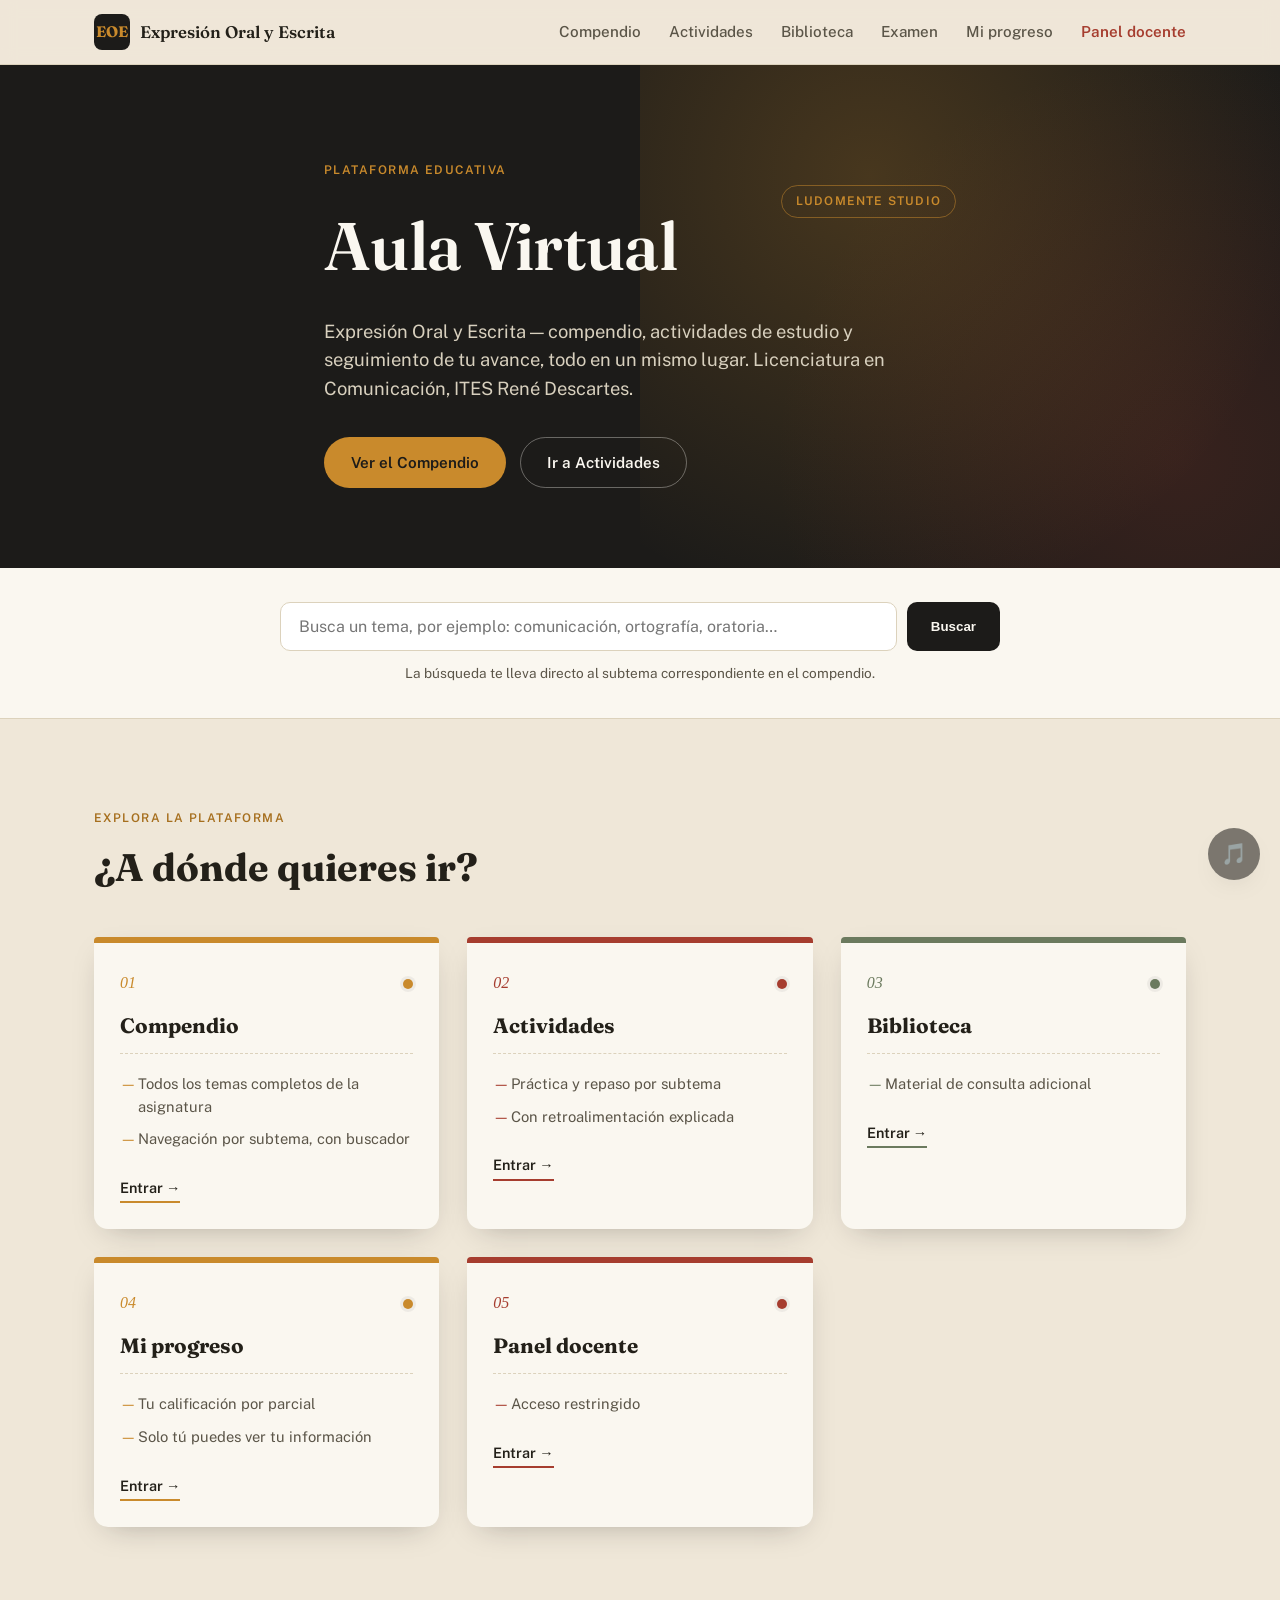
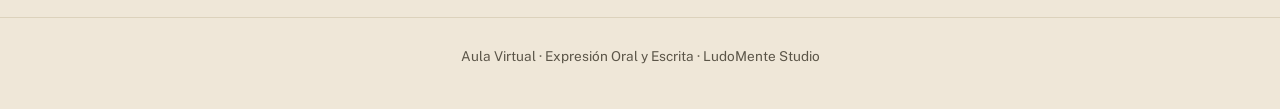
==== commit 426b064c: "Update index.html" ====
--- a/index.html
+++ b/index.html
@@ -2,122 +2,168 @@
 <html lang="es">
 <head>
 <meta charset="UTF-8">
+  <meta name="google-site-verification" content="" />
 <meta name="viewport" content="width=device-width, initial-scale=1.0">
-<title>Coordinación Académica — ITES René Descartes</title>
+<title>Aula Virtual — Expresión Oral y Escrita | ITES René Descartes</title>
+<!-- SEO -->
+<meta name="description" content="Compendio digital completo de la asignatura Expresión Oral y Escrita: comunicación, ortografía, redacción y expresión oral. Licenciatura en Comunicación, ITES René Descartes.">
+<meta name="author" content="Jesús Rodríguez García">
+<link rel="canonical" href="https://jesusrodriguezgarcia749-cloud.github.io/expresion-oral-escrita/">
+<meta property="og:type" content="website">
+<meta property="og:title" content="Aula Virtual — Expresión Oral y Escrita | ITES René Descartes">
+<meta property="og:description" content="Compendio digital completo de la asignatura Expresión Oral y Escrita: comunicación, ortografía, redacción y expresión oral. Licenciatura en Comunicación, ITES René Descartes.">
+<meta property="og:url" content="https://jesusrodriguezgarcia749-cloud.github.io/expresion-oral-escrita/">
+<meta property="og:site_name" content="Aula Virtual — Expresión Oral y Escrita">
+<meta property="og:locale" content="es_MX">
+<meta name="twitter:card" content="summary">
+<!-- /SEO -->
 <link rel="preconnect" href="https://fonts.googleapis.com">
 <link rel="preconnect" href="https://fonts.gstatic.com" crossorigin>
 <link href="https://fonts.googleapis.com/css2?family=Fraunces:ital,opsz,wght@0,9..144,400;0,9..144,600;0,9..144,700;1,9..144,500&family=Public+Sans:wght@400;500;600;700&display=swap" rel="stylesheet">
 <link rel="stylesheet" href="css/styles.css">
-<link rel="stylesheet" href="css/admin.css">
-<link rel="stylesheet" href="css/progreso.css">
-<style>
-  /* Mismo diseño de campo grande y redondeado que usan los formularios de
-     las plataformas de cada materia — se aplica a los tres desplegables
-     para que se vean iguales entre sí. */
-  .select-grande{
-    width:100%;
-    padding:15px 18px;
-    margin-bottom:20px;
-    border-radius:14px;
-    border:1.5px solid var(--line, #E0D9CB);
-    background:#fff;
-    color:var(--ink, #231F1A);
-    font-family:var(--font-body, 'Public Sans', sans-serif);
-    font-size:1.05rem;
-    box-shadow:0 1px 3px rgba(0,0,0,0.05);
-  }
-</style>
+<link rel="stylesheet" href="css/index.css">
 </head>
 <body>
 
 <header class="site-header">
   <div class="wrap header-inner">
-    <a class="brand" href="index.html" style="display:flex; align-items:center; gap:10px;">
-      <img src="assets/escudo.png" alt="Escudo ITES René Descartes" style="width:34px; height:34px; object-fit:contain; flex-shrink:0;" onerror="this.style.display='none'">
-      <span class="brand-mark">CA</span>
-      <span class="brand-text">Coordinación Académica</span>
+    <a class="brand" href="index.html">
+      <span class="brand-mark">EOE</span>
+      <span class="brand-text">Expresión Oral y Escrita</span>
     </a>
+    <nav class="main-nav" aria-label="Navegación principal">
+      <a href="compendio.html">Compendio</a>
+      <a href="actividades.html">Actividades</a>
+      <a href="biblioteca.html">Biblioteca</a>
+      <a href="examen.html">Examen</a>
+      <a href="mi-progreso.html">Mi progreso</a>
+      <a href="admin.html" class="nav-admin">Panel docente</a>
+    </nav>
+    <button class="nav-toggle" aria-label="Abrir menú" aria-expanded="false">
+      <span></span><span></span><span></span>
+    </button>
   </div>
 </header>
 
-<section id="login-screen" class="admin-wrap">
-  <div class="login-card">
-    <img src="assets/escudo.png" alt="Escudo ITES René Descartes" style="width:64px; height:64px; object-fit:contain; display:block; margin:0 auto 14px;" onerror="this.style.display='none'">
-    <h1>Coordinación Académica</h1>
-    <p class="login-sub">Acceso restringido — solo cuenta institucional.</p>
-    <form id="login-form">
-      <label for="login-email" class="sr-only">Correo</label>
-      <input id="login-email" type="email" placeholder="tu-correo@itesrenedescartes.edu.mx" required autocomplete="email">
-      <label for="login-pass" class="sr-only">Contraseña</label>
-      <input id="login-pass" type="password" placeholder="Contraseña" required autocomplete="current-password">
-      <button type="submit" class="btn btn-primary">Entrar</button>
-      <p id="login-error" class="login-error" hidden></p>
-    </form>
+<section class="hero">
+  <div class="hero-texture"></div>
+  <div class="wrap hero-inner">
+    <p class="studio-seal">LudoMente Studio</p>
+    <p class="eyebrow">Plataforma educativa</p>
+    <h1>Aula Virtual</h1>
+    <p class="hero-sub">Expresión Oral y Escrita — compendio, actividades de estudio y seguimiento de tu avance, todo en un mismo lugar. Licenciatura en Comunicación, ITES René Descartes.</p>
+    <div class="hero-actions">
+      <a href="compendio.html" class="btn btn-primary">Ver el Compendio</a>
+      <a href="actividades.html" class="btn btn-ghost">Ir a Actividades</a>
+    </div>
   </div>
 </section>
 
-<section id="app-screen" class="admin-wrap" hidden>
+<section class="search-band">
+  <div class="wrap">
+    <form class="search-form" id="home-search-form">
+      <label for="search-input" class="sr-only">Buscar en el compendio</label>
+      <input id="search-input" type="text" placeholder="Busca un tema, por ejemplo: comunicación, ortografía, oratoria…">
+      <button type="submit">Buscar</button>
+    </form>
+    <p class="search-hint">La búsqueda te lleva directo al subtema correspondiente en el compendio.</p>
+  </div>
+</section>
 
-  <div class="admin-topbar">
-    <span style="font-family:'Fraunces',serif; font-weight:600; font-size:1.1rem;">Coordinación Académica</span>
-    <button id="btn-logout" class="btn-logout">Salir</button>
+<section class="blocks">
+  <div class="wrap">
+    <p class="section-eyebrow">Explora la plataforma</p>
+    <h2>¿A dónde quieres ir?</h2>
+
+    <div class="block-cards">
+      <div class="index-card" style="--card-accent:#C98A2C">
+        <div class="index-card-top">
+          <span class="index-card-num">01</span>
+          <span class="index-card-pin"></span>
+        </div>
+        <h3>Compendio</h3>
+        <ul>
+          <li>Todos los temas completos de la asignatura</li>
+          <li>Navegación por subtema, con buscador</li>
+        </ul>
+        <a href="compendio.html" class="card-link">Entrar →</a>
+      </div>
+
+      <div class="index-card" style="--card-accent:#A63D2F">
+        <div class="index-card-top">
+          <span class="index-card-num">02</span>
+          <span class="index-card-pin"></span>
+        </div>
+        <h3>Actividades</h3>
+        <ul>
+          <li>Práctica y repaso por subtema</li>
+          <li>Con retroalimentación explicada</li>
+        </ul>
+        <a href="actividades.html" class="card-link">Entrar →</a>
+      </div>
+
+      <div class="index-card" style="--card-accent:#6B7A5E">
+        <div class="index-card-top">
+          <span class="index-card-num">03</span>
+          <span class="index-card-pin"></span>
+        </div>
+        <h3>Biblioteca</h3>
+        <ul>
+          <li>Material de consulta adicional</li>
+        </ul>
+        <a href="biblioteca.html" class="card-link">Entrar →</a>
+      </div>
+
+      <div class="index-card" style="--card-accent:#C98A2C">
+        <div class="index-card-top">
+          <span class="index-card-num">04</span>
+          <span class="index-card-pin"></span>
+        </div>
+        <h3>Mi progreso</h3>
+        <ul>
+          <li>Tu calificación por parcial</li>
+          <li>Solo tú puedes ver tu información</li>
+        </ul>
+        <a href="mi-progreso.html" class="card-link">Entrar →</a>
+      </div>
+
+      <div class="index-card" style="--card-accent:#A63D2F">
+        <div class="index-card-top">
+          <span class="index-card-num">05</span>
+          <span class="index-card-pin"></span>
+        </div>
+        <h3>Panel docente</h3>
+        <ul>
+          <li>Acceso restringido</li>
+        </ul>
+        <a href="admin.html" class="card-link">Entrar →</a>
+      </div>
+    </div>
   </div>
-
-  <div class="bloques-activos-card">
-    <h3 class="section-title" style="margin-top:0;">Selecciona</h3>
-
-    <label for="carrera-select" class="field-label">Carrera</label>
-    <select id="carrera-select" class="select-grande"></select>
-
-    <label for="materia-select" class="field-label">Materia</label>
-    <select id="materia-select" class="select-grande"></select>
-
-    <label for="alumno-select" class="field-label">Alumno</label>
-    <select id="alumno-select" class="select-grande"><option value="">Selecciona…</option></select>
-
-    <!-- El grupo ya no se elige a mano: como cada materia tiene un solo
-         grupo, app.js lo selecciona automáticamente y carga sus alumnos. -->
-    <select id="grupo-select" hidden></select>
-    <p id="alumno-empty" class="empty-state" hidden>Elige un grupo primero.</p>
-  </div>
-
-  <div id="alumno-panel" hidden>
-
-    <div class="bloques-activos-card">
-      <h3 class="section-title" style="margin-top:0;">Descargas para revisión</h3>
-      <p class="field-hint">Elige qué quieres descargar de este alumno. El examen y la asistencia se descargan por bloque.</p>
-
-      <label for="descarga-bloque" class="field-label">Bloque (para examen y asistencia)</label>
-      <select id="descarga-bloque">
-        <option value="1">Bloque 1</option>
-        <option value="2">Bloque 2</option>
-        <option value="3">Bloque 3</option>
-      </select>
-
-      <div class="reporte-botones" style="flex-wrap:wrap;">
-        <button id="btn-descargar-examen" class="btn btn-ghost-dark">Examen resuelto (PDF)</button>
-        <button id="btn-descargar-asistencia" class="btn btn-ghost-dark">Asistencia (PDF)</button>
-        <button id="btn-descargar-participacion" class="btn btn-ghost-dark">Participación (PDF)</button>
-        <button id="btn-descargar-practicas" class="btn btn-ghost-dark">Prácticas de cocina (PDF)</button>
-      </div>
-      <div class="reporte-botones" style="margin-top:10px;">
-        <button id="btn-descargar-concentrado" class="btn btn-primary">Descargar concentrado (PDF)</button>
-      </div>
-      <p id="descarga-msg" class="save-msg" hidden></p>
-    </div>
-
-    <h3 class="section-title">Resumen del alumno</h3>
-    <div id="alumno-resumen"></div>
-  </div>
-
 </section>
 
 <footer class="site-footer">
   <div class="wrap">
-    <p>Coordinación Académica · ITES René Descartes · Acceso restringido.</p>
+    <p>Aula Virtual · Expresión Oral y Escrita · LudoMente Studio</p>
   </div>
 </footer>
 
-<script type="module" src="js/app.js"></script>
+<!-- Música de fondo (opcional, apagada por defecto) -->
+<audio id="bg-music" loop preload="none">
+  <source src="https://commons.wikimedia.org/wiki/Special:FilePath/Gymnopedie_No._1..ogg" type="audio/ogg">
+</audio>
+<button id="bg-music-toggle" class="music-toggle" aria-label="Activar música de fondo" aria-pressed="false">🎵</button>
+
+<script src="js/app.js"></script>
+<script>
+  // Conecta el buscador de la portada con el filtro que ya existe en
+  // compendio.js — al buscar aquí, te manda a Compendio con el resultado
+  // ya filtrado (compendio.js lee el parámetro ?buscar= de la URL).
+  document.getElementById('home-search-form')?.addEventListener('submit', function (e) {
+    e.preventDefault();
+    const termino = document.getElementById('search-input').value.trim();
+    window.location.href = 'compendio.html' + (termino ? '?buscar=' + encodeURIComponent(termino) : '');
+  });
+</script>
 </body>
 </html>
--- a/css/index.css
+++ b/css/index.css
@@ -0,0 +1,21 @@
+.studio-seal{
+  position:absolute; top:24px; right:24px; z-index:2;
+  font-family:var(--font-body); font-size:.75rem; font-weight:600;
+  text-transform:uppercase; letter-spacing:.1em; color:var(--saffron);
+  border:1px solid rgba(201,138,44,0.5); border-radius:999px;
+  padding:6px 14px; margin:0;
+}
+@media (max-width:600px){
+  .studio-seal{position:static; display:inline-block; margin-bottom:16px;}
+}
+
+.music-toggle{
+  position:fixed; bottom:20px; right:20px; z-index:50;
+  width:52px; height:52px; border-radius:50%; border:0;
+  background:var(--charcoal); color:var(--cream); font-size:1.3rem;
+  box-shadow:var(--shadow-card); cursor:pointer;
+  display:flex; align-items:center; justify-content:center;
+  opacity:.55; transition:opacity .15s ease, transform .15s ease;
+}
+.music-toggle:hover{opacity:1; transform:scale(1.05);}
+.music-toggle[aria-pressed="true"]{opacity:1; background:var(--saffron-dark);}
